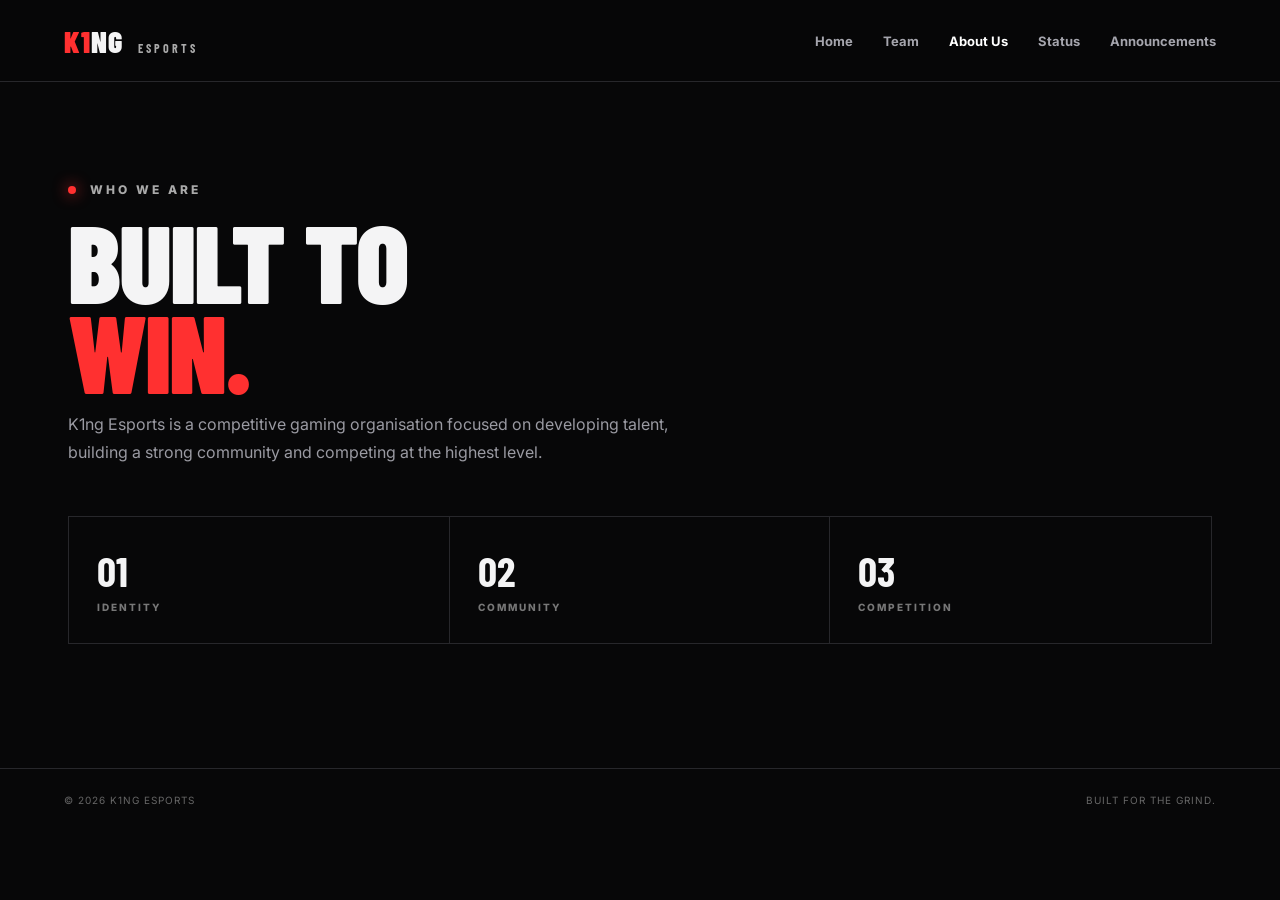
==== about.html @ 70069661 "Add K1ng Esports about page" ====
<!doctype html><html lang="en"><head><meta charset="UTF-8"><meta name="viewport" content="width=device-width,initial-scale=1"><title>About Us — K1ng Esports</title><link rel="stylesheet" href="style.css"></head><body><header><a class="logo" href="index.html"><span>K1</span>NG <b>ESPORTS</b></a><nav><a href="index.html">Home</a><a href="team.html">Team</a><a class="active" href="about.html">About Us</a><a href="status.html">Status</a><a href="announcements.html">Announcements</a></nav><button class="menu">☰</button></header><main><section class="page reveal"><div class="eyebrow"><i></i> WHO WE ARE</div><h1>BUILT TO<br><span>WIN.</span></h1><p>K1ng Esports is a competitive gaming organisation focused on developing talent, building a strong community and competing at the highest level.</p><div class="stats" style="margin-top:50px"><div><strong>01</strong><span>IDENTITY</span></div><div><strong>02</strong><span>COMMUNITY</span></div><div><strong>03</strong><span>COMPETITION</span></div></div></section></main><footer><span>© 2026 K1NG ESPORTS</span><span>BUILT FOR THE GRIND.</span></footer><script src="script.js"></script></body></html>
---- style.css ----
@import url('https://fonts.googleapis.com/css2?family=Barlow+Condensed:wght@500;600;700;800;900&family=Inter:wght@400;500;600;700&display=swap');
:root{--bg:#070708;--panel:#101012;--line:#27272b;--text:#f4f4f5;--muted:#9a9aa2;--accent:#ff3030}*{box-sizing:border-box}html{scroll-behavior:smooth}body{margin:0;background:var(--bg);color:var(--text);font-family:Inter,Arial,sans-serif;min-height:100vh}a{color:inherit;text-decoration:none}.bg{position:fixed;inset:0;z-index:-1;background:radial-gradient(circle at 75% 20%,rgba(255,48,48,.13),transparent 28%),radial-gradient(circle at 15% 80%,rgba(255,48,48,.06),transparent 25%);pointer-events:none}header{height:82px;border-bottom:1px solid var(--line);display:flex;align-items:center;justify-content:space-between;padding:0 clamp(22px,5vw,76px);position:sticky;top:0;background:rgba(7,7,8,.82);backdrop-filter:blur(18px);z-index:10}.logo{font-family:'Barlow Condensed';font-size:30px;font-weight:900;letter-spacing:1px}.logo span{color:var(--accent)}.logo b{font-size:12px;letter-spacing:3px;margin-left:8px;color:#aaa}nav{display:flex;gap:30px}nav a{font-size:13px;font-weight:700;color:#a5a5ad;transition:.25s}nav a:hover,nav a.active{color:#fff}.menu{display:none;background:none;border:0;color:#fff;font-size:24px}main{max-width:1200px;margin:auto;padding:0 28px}.hero{min-height:600px;display:flex;flex-direction:column;justify-content:center;max-width:850px}.eyebrow{font-size:12px;font-weight:800;letter-spacing:3px;color:#aaa;margin-bottom:18px}.eyebrow i{display:inline-block;width:8px;height:8px;border-radius:50%;background:var(--accent);box-shadow:0 0 15px var(--accent);margin-right:8px}h1{font-family:'Barlow Condensed';font-size:clamp(70px,11vw,150px);line-height:.82;margin:0;font-weight:900;letter-spacing:-2px}h1 span{color:var(--accent)}.hero p{max-width:560px;color:var(--muted);line-height:1.7;font-size:16px;margin:28px 0}.actions{display:flex;gap:12px;flex-wrap:wrap}.btn{border:1px solid #34343a;padding:15px 22px;font-size:12px;font-weight:800;letter-spacing:1px;transition:.25s}.btn:hover{transform:translateY(-3px);border-color:#666}.btn.primary{background:var(--accent);border-color:var(--accent);color:#fff;box-shadow:0 10px 30px rgba(255,48,48,.2)}.stats{display:grid;grid-template-columns:repeat(3,1fr);border:1px solid var(--line);margin:0 0 24px}.stats div{padding:28px;border-right:1px solid var(--line)}.stats div:last-child{border:0}.stats strong{display:block;font-family:'Barlow Condensed';font-size:42px}.stats span{color:#777;font-size:10px;font-weight:800;letter-spacing:2px}.grid{display:grid;grid-template-columns:repeat(3,1fr);gap:14px;margin-bottom:80px}.card{background:linear-gradient(145deg,#111113,#0c0c0e);border:1px solid var(--line);padding:30px;min-height:220px;position:relative;overflow:hidden;transition:.3s}.card:after{content:'';position:absolute;width:100px;height:100px;border-radius:50%;right:-40px;bottom:-40px;background:var(--accent);opacity:.08;transition:.3s}.card:hover{transform:translateY(-7px);border-color:#444}.card:hover:after{transform:scale(2)}.card small{color:var(--accent);font-weight:800}.card h2{font-family:'Barlow Condensed';font-size:34px;margin:25px 0 8px}.card p{color:var(--muted);font-size:13px;line-height:1.6}.card b{position:absolute;bottom:25px;font-size:10px;letter-spacing:1px}footer{border-top:1px solid var(--line);padding:25px clamp(22px,5vw,76px);display:flex;justify-content:space-between;color:#666;font-size:10px;letter-spacing:1px}.page{padding:100px 0}.page h1{font-size:clamp(60px,9vw,110px);margin-bottom:15px}.page>p{color:var(--muted);max-width:650px;line-height:1.7}.list{display:grid;gap:14px;margin-top:45px}.item{border:1px solid var(--line);background:#0d0d0f;padding:25px;display:flex;justify-content:space-between;align-items:center;gap:20px}.item h3{margin:0 0 6px;font-family:'Barlow Condensed';font-size:27px}.item p{margin:0;color:var(--muted);font-size:13px}.tag{font-size:10px;font-weight:800;letter-spacing:1px;padding:8px 11px;border:1px solid #333}.online{color:#72e59a}.reveal{animation:up .7s both}@keyframes up{from{opacity:0;transform:translateY(18px)}to{opacity:1;transform:none}}@media(max-width:760px){nav{display:none}.menu{display:block}.hero{min-height:540px}.stats,.grid{grid-template-columns:1fr}.stats div{border-right:0;border-bottom:1px solid var(--line)}footer{gap:10px;flex-direction:column}.item{align-items:flex-start;flex-direction:column}h1{font-size:72px}}
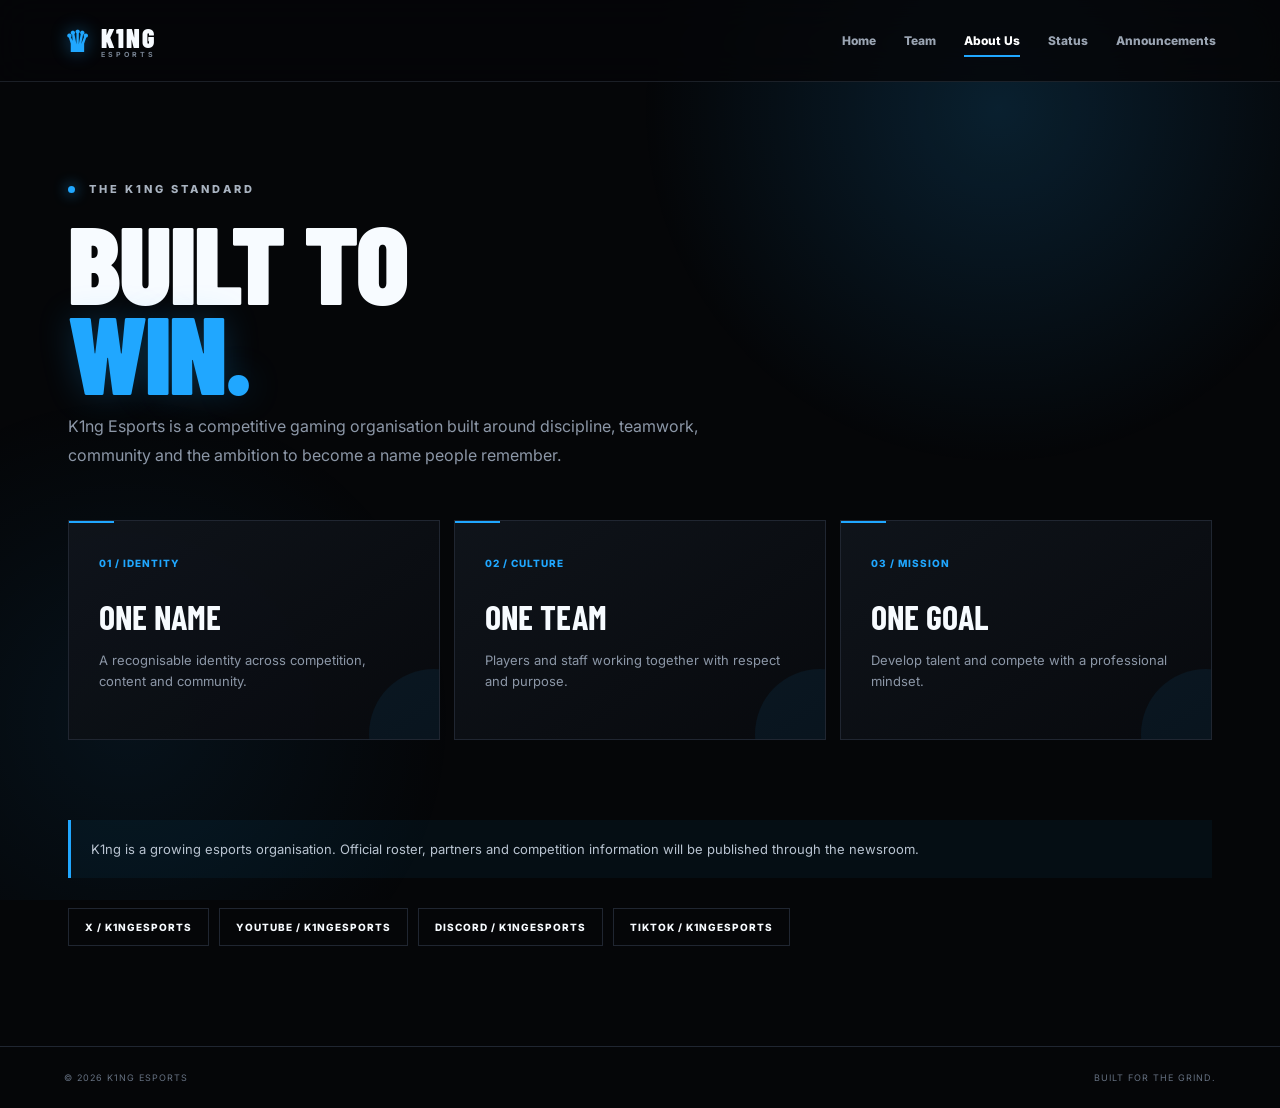
==== commit 14dc5a3a: "Upgrade K1ng Esports about page" ====
--- a/about.html
+++ b/about.html
@@ -1 +1 @@
-<!doctype html><html lang="en"><head><meta charset="UTF-8"><meta name="viewport" content="width=device-width,initial-scale=1"><title>About Us — K1ng Esports</title><link rel="stylesheet" href="style.css"></head><body><header><a class="logo" href="index.html"><span>K1</span>NG <b>ESPORTS</b></a><nav><a href="index.html">Home</a><a href="team.html">Team</a><a class="active" href="about.html">About Us</a><a href="status.html">Status</a><a href="announcements.html">Announcements</a></nav><button class="menu">☰</button></header><main><section class="page reveal"><div class="eyebrow"><i></i> WHO WE ARE</div><h1>BUILT TO<br><span>WIN.</span></h1><p>K1ng Esports is a competitive gaming organisation focused on developing talent, building a strong community and competing at the highest level.</p><div class="stats" style="margin-top:50px"><div><strong>01</strong><span>IDENTITY</span></div><div><strong>02</strong><span>COMMUNITY</span></div><div><strong>03</strong><span>COMPETITION</span></div></div></section></main><footer><span>© 2026 K1NG ESPORTS</span><span>BUILT FOR THE GRIND.</span></footer><script src="script.js"></script></body></html>+<!doctype html><html lang="en"><head><meta charset="UTF-8"><meta name="viewport" content="width=device-width,initial-scale=1"><title>About Us — K1ng Esports</title><link rel="stylesheet" href="style.css"></head><body><header><a class="logo" href="index.html"><span class="logo-mark">♛</span><span>K1NG <b>ESPORTS</b></span></a><nav><a href="index.html">Home</a><a href="team.html">Team</a><a class="active" href="about.html">About Us</a><a href="status.html">Status</a><a href="announcements.html">Announcements</a></nav><button class="menu">☰</button></header><main><section class="page reveal"><div class="eyebrow"><i></i> THE K1NG STANDARD</div><h1>BUILT TO<br><span>WIN.</span></h1><p>K1ng Esports is a competitive gaming organisation built around discipline, teamwork, community and the ambition to become a name people remember.</p><div class="grid" style="margin-top:50px"><div class="card"><small>01 / IDENTITY</small><h2>ONE NAME</h2><p>A recognisable identity across competition, content and community.</p></div><div class="card"><small>02 / CULTURE</small><h2>ONE TEAM</h2><p>Players and staff working together with respect and purpose.</p></div><div class="card"><small>03 / MISSION</small><h2>ONE GOAL</h2><p>Develop talent and compete with a professional mindset.</p></div></div><div class="notice">K1ng is a growing esports organisation. Official roster, partners and competition information will be published through the newsroom.</div><div class="socials"><span class="social">X / K1NGESPORTS</span><span class="social">YOUTUBE / K1NGESPORTS</span><span class="social">DISCORD / K1NGESPORTS</span><span class="social">TIKTOK / K1NGESPORTS</span></div></section></main><footer><span>© 2026 K1NG ESPORTS</span><span>BUILT FOR THE GRIND.</span></footer><script src="script.js"></script></body></html>
--- a/style.css
+++ b/style.css
@@ -1,2 +1 @@
-@import url('https://fonts.googleapis.com/css2?family=Barlow+Condensed:wght@500;600;700;800;900&family=Inter:wght@400;500;600;700&display=swap');
-:root{--bg:#070708;--panel:#101012;--line:#27272b;--text:#f4f4f5;--muted:#9a9aa2;--accent:#ff3030}*{box-sizing:border-box}html{scroll-behavior:smooth}body{margin:0;background:var(--bg);color:var(--text);font-family:Inter,Arial,sans-serif;min-height:100vh}a{color:inherit;text-decoration:none}.bg{position:fixed;inset:0;z-index:-1;background:radial-gradient(circle at 75% 20%,rgba(255,48,48,.13),transparent 28%),radial-gradient(circle at 15% 80%,rgba(255,48,48,.06),transparent 25%);pointer-events:none}header{height:82px;border-bottom:1px solid var(--line);display:flex;align-items:center;justify-content:space-between;padding:0 clamp(22px,5vw,76px);position:sticky;top:0;background:rgba(7,7,8,.82);backdrop-filter:blur(18px);z-index:10}.logo{font-family:'Barlow Condensed';font-size:30px;font-weight:900;letter-spacing:1px}.logo span{color:var(--accent)}.logo b{font-size:12px;letter-spacing:3px;margin-left:8px;color:#aaa}nav{display:flex;gap:30px}nav a{font-size:13px;font-weight:700;color:#a5a5ad;transition:.25s}nav a:hover,nav a.active{color:#fff}.menu{display:none;background:none;border:0;color:#fff;font-size:24px}main{max-width:1200px;margin:auto;padding:0 28px}.hero{min-height:600px;display:flex;flex-direction:column;justify-content:center;max-width:850px}.eyebrow{font-size:12px;font-weight:800;letter-spacing:3px;color:#aaa;margin-bottom:18px}.eyebrow i{display:inline-block;width:8px;height:8px;border-radius:50%;background:var(--accent);box-shadow:0 0 15px var(--accent);margin-right:8px}h1{font-family:'Barlow Condensed';font-size:clamp(70px,11vw,150px);line-height:.82;margin:0;font-weight:900;letter-spacing:-2px}h1 span{color:var(--accent)}.hero p{max-width:560px;color:var(--muted);line-height:1.7;font-size:16px;margin:28px 0}.actions{display:flex;gap:12px;flex-wrap:wrap}.btn{border:1px solid #34343a;padding:15px 22px;font-size:12px;font-weight:800;letter-spacing:1px;transition:.25s}.btn:hover{transform:translateY(-3px);border-color:#666}.btn.primary{background:var(--accent);border-color:var(--accent);color:#fff;box-shadow:0 10px 30px rgba(255,48,48,.2)}.stats{display:grid;grid-template-columns:repeat(3,1fr);border:1px solid var(--line);margin:0 0 24px}.stats div{padding:28px;border-right:1px solid var(--line)}.stats div:last-child{border:0}.stats strong{display:block;font-family:'Barlow Condensed';font-size:42px}.stats span{color:#777;font-size:10px;font-weight:800;letter-spacing:2px}.grid{display:grid;grid-template-columns:repeat(3,1fr);gap:14px;margin-bottom:80px}.card{background:linear-gradient(145deg,#111113,#0c0c0e);border:1px solid var(--line);padding:30px;min-height:220px;position:relative;overflow:hidden;transition:.3s}.card:after{content:'';position:absolute;width:100px;height:100px;border-radius:50%;right:-40px;bottom:-40px;background:var(--accent);opacity:.08;transition:.3s}.card:hover{transform:translateY(-7px);border-color:#444}.card:hover:after{transform:scale(2)}.card small{color:var(--accent);font-weight:800}.card h2{font-family:'Barlow Condensed';font-size:34px;margin:25px 0 8px}.card p{color:var(--muted);font-size:13px;line-height:1.6}.card b{position:absolute;bottom:25px;font-size:10px;letter-spacing:1px}footer{border-top:1px solid var(--line);padding:25px clamp(22px,5vw,76px);display:flex;justify-content:space-between;color:#666;font-size:10px;letter-spacing:1px}.page{padding:100px 0}.page h1{font-size:clamp(60px,9vw,110px);margin-bottom:15px}.page>p{color:var(--muted);max-width:650px;line-height:1.7}.list{display:grid;gap:14px;margin-top:45px}.item{border:1px solid var(--line);background:#0d0d0f;padding:25px;display:flex;justify-content:space-between;align-items:center;gap:20px}.item h3{margin:0 0 6px;font-family:'Barlow Condensed';font-size:27px}.item p{margin:0;color:var(--muted);font-size:13px}.tag{font-size:10px;font-weight:800;letter-spacing:1px;padding:8px 11px;border:1px solid #333}.online{color:#72e59a}.reveal{animation:up .7s both}@keyframes up{from{opacity:0;transform:translateY(18px)}to{opacity:1;transform:none}}@media(max-width:760px){nav{display:none}.menu{display:block}.hero{min-height:540px}.stats,.grid{grid-template-columns:1fr}.stats div{border-right:0;border-bottom:1px solid var(--line)}footer{gap:10px;flex-direction:column}.item{align-items:flex-start;flex-direction:column}h1{font-size:72px}}
+@import url('https://fonts.googleapis.com/css2?family=Barlow+Condensed:wght@500;600;700;800;900&family=Inter:wght@400;500;600;700;800&display=swap');:root{--bg:#050608;--panel:#0c0f14;--line:#202631;--text:#f7fbff;--muted:#8c97a7;--accent:#20a7ff;--good:#55e6a5}*{box-sizing:border-box}html{scroll-behavior:smooth}body{margin:0;background:var(--bg);color:var(--text);font-family:Inter,Arial,sans-serif;min-height:100vh}body:before{content:'';position:fixed;inset:0;z-index:-3;background:radial-gradient(circle at 78% 12%,rgba(32,167,255,.16),transparent 28%),radial-gradient(circle at 10% 80%,rgba(32,167,255,.08),transparent 24%);pointer-events:none}.bg{position:fixed;inset:0;z-index:-2;background:linear-gradient(180deg,rgba(5,6,8,.1),#050608 76%);pointer-events:none}a{color:inherit;text-decoration:none}header{height:82px;border-bottom:1px solid rgba(70,82,98,.35);display:flex;align-items:center;justify-content:space-between;padding:0 clamp(20px,5vw,76px);position:sticky;top:0;background:rgba(5,6,8,.82);backdrop-filter:blur(18px);z-index:20}.logo{display:flex;align-items:center;gap:9px;font-family:'Barlow Condensed';font-size:26px;font-weight:900;letter-spacing:2px}.logo-mark{font-size:29px;color:var(--accent);text-shadow:0 0 18px rgba(32,167,255,.45)}.logo b{display:block;color:#788493;font-family:Inter;font-size:7px;letter-spacing:3px;margin-top:-3px}nav{display:flex;gap:28px}nav a{font-size:12px;font-weight:800;color:#9ba5b3;transition:.25s;position:relative}nav a:after{content:'';position:absolute;left:0;right:100%;bottom:-9px;height:2px;background:var(--accent);transition:.25s}nav a:hover,nav a.active{color:#fff}nav a:hover:after,nav a.active:after{right:0}.menu{display:none;background:none;border:0;color:#fff;font-size:24px}main{max-width:1200px;margin:auto;padding:0 28px}.hero{min-height:620px;display:flex;flex-direction:column;justify-content:center;max-width:850px;position:relative}.hero:before{content:'';position:absolute;left:-28px;top:24%;width:3px;height:180px;background:linear-gradient(var(--accent),transparent);box-shadow:0 0 24px rgba(32,167,255,.5)}.eyebrow{font-size:11px;font-weight:800;letter-spacing:3px;color:#a9b3c0;margin-bottom:20px}.eyebrow i{display:inline-block;width:7px;height:7px;border-radius:50%;background:var(--accent);box-shadow:0 0 14px var(--accent);margin-right:9px}.hero h1,h1{font-family:'Barlow Condensed';font-size:clamp(76px,11vw,154px);line-height:.82;margin:0;font-weight:900;letter-spacing:-2px}.hero h1 span,h1 span{color:var(--accent);text-shadow:0 0 35px rgba(32,167,255,.22)}.hero p{max-width:600px;color:var(--muted);line-height:1.8;font-size:15px;margin:28px 0}.actions{display:flex;gap:12px;flex-wrap:wrap}.btn{border:1px solid #2b3542;padding:15px 22px;font-size:11px;font-weight:800;letter-spacing:1px;transition:.25s;background:rgba(12,15,20,.65)}.btn:hover{transform:translateY(-3px);border-color:#5b6878}.btn.primary{background:var(--accent);border-color:var(--accent);color:#03101a;box-shadow:0 10px 30px rgba(32,167,255,.2)}.stats{display:grid;grid-template-columns:repeat(3,1fr);border:1px solid var(--line);margin:0 0 24px;background:rgba(10,13,18,.72);backdrop-filter:blur(10px)}.stats div{padding:28px;border-right:1px solid var(--line)}.stats div:last-child{border:0}.stats strong{display:block;font-family:'Barlow Condensed';font-size:42px}.stats span{color:#6f7b8b;font-size:9px;font-weight:800;letter-spacing:2px}.grid{display:grid;grid-template-columns:repeat(3,1fr);gap:14px;margin-bottom:80px}.card{background:linear-gradient(145deg,rgba(16,21,28,.94),rgba(8,10,14,.94));border:1px solid var(--line);padding:30px;min-height:220px;position:relative;overflow:hidden;transition:.3s;backdrop-filter:blur(7px)}.card:before{content:'';position:absolute;left:0;top:0;width:45px;height:2px;background:var(--accent)}.card:after{content:'';position:absolute;width:130px;height:130px;border-radius:50%;right:-60px;bottom:-60px;background:var(--accent);opacity:.07;transition:.4s}.card:hover{transform:translateY(-7px);border-color:#3b4654;box-shadow:0 18px 50px rgba(0,0,0,.28)}.card:hover:after{transform:scale(2.1)}.card small{color:var(--accent);font-weight:800;font-size:10px;letter-spacing:1px}.card h2{font-family:'Barlow Condensed';font-size:34px;margin:25px 0 8px}.card p{color:var(--muted);font-size:13px;line-height:1.6}.card b{position:absolute;bottom:25px;font-size:10px;letter-spacing:1px}.page{padding:100px 0}.page h1{font-size:clamp(60px,9vw,110px);margin-bottom:15px}.page>p{color:var(--muted);max-width:700px;line-height:1.8}.list{display:grid;gap:14px;margin-top:45px}.item{border:1px solid var(--line);background:rgba(13,17,23,.9);padding:25px;display:flex;justify-content:space-between;align-items:center;gap:20px;transition:.25s}.item:hover{border-color:#394655;transform:translateX(4px)}.item h3{margin:0 0 6px;font-family:'Barlow Condensed';font-size:27px}.item p{margin:0;color:var(--muted);font-size:13px}.tag{font-size:9px;font-weight:800;letter-spacing:1px;padding:8px 11px;border:1px solid #333}.online{color:var(--good);border-color:rgba(85,230,165,.3)}.live-dot{display:inline-block;width:7px;height:7px;border-radius:50%;background:var(--good);box-shadow:0 0 12px var(--good);margin-right:7px}.match{display:grid;grid-template-columns:1fr auto 1fr;align-items:center;gap:25px}.match .team{text-align:center}.match .team strong{font-family:'Barlow Condensed';font-size:30px}.vs{font-family:'Barlow Condensed';font-size:16px;color:#657182}.muted{color:var(--muted)}.section-title{font-family:'Barlow Condensed';font-size:48px;margin:0 0 16px}.socials{display:flex;gap:10px;flex-wrap:wrap;margin-top:30px}.social{border:1px solid var(--line);padding:12px 16px;font-size:10px;font-weight:800;letter-spacing:1px;transition:.2s}.social:hover{border-color:var(--accent);color:var(--accent)}.notice{border-left:3px solid var(--accent);padding:18px 20px;background:rgba(32,167,255,.05);color:#b9c4d1;font-size:13px;line-height:1.7}.clock{font-family:'Barlow Condensed';font-size:48px;color:var(--accent)}footer{border-top:1px solid var(--line);padding:25px clamp(22px,5vw,76px);display:flex;justify-content:space-between;color:#657080;font-size:9px;letter-spacing:1px;background:#050608}.reveal{animation:up .7s both}@keyframes up{from{opacity:0;transform:translateY(18px)}to{opacity:1;transform:none}}@media(max-width:760px){nav{display:none;position:absolute;top:82px;left:0;right:0;padding:20px 25px;background:rgba(5,6,8,.97);border-bottom:1px solid var(--line);flex-direction:column;gap:20px}nav.open{display:flex}.menu{display:block}.hero{min-height:560px}.stats,.grid{grid-template-columns:1fr}.stats div{border-right:0;border-bottom:1px solid var(--line)}.stats div:last-child{border-bottom:0}footer{gap:10px;flex-direction:column}.item,.match{align-items:flex-start;flex-direction:column}.match{display:flex}.match .team{text-align:left}h1,.hero h1{font-size:72px}.logo{font-size:21px}}
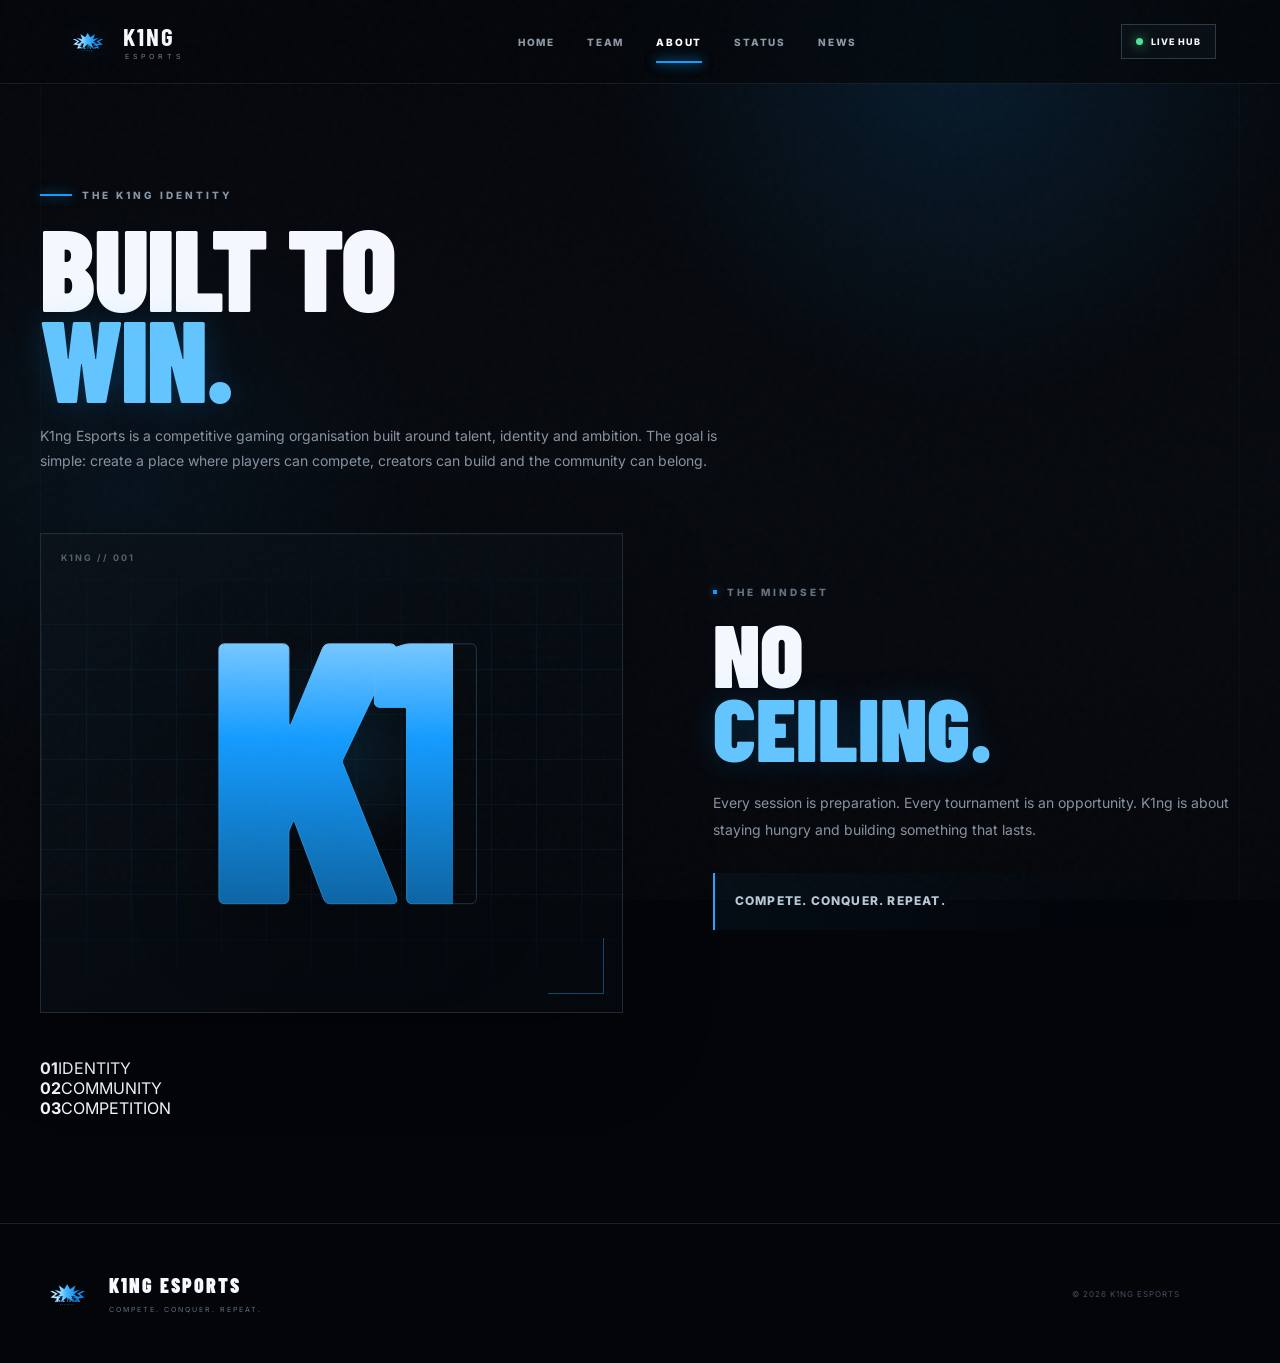
==== commit eb4fde5a: "Apply premium visual layer to about page" ====
--- a/about.html
+++ b/about.html
@@ -1 +1 @@
-<!doctype html><html lang="en"><head><meta charset="UTF-8"><meta name="viewport" content="width=device-width,initial-scale=1"><title>About Us — K1ng Esports</title><link rel="stylesheet" href="style.css"></head><body><header><a class="logo" href="index.html"><span class="logo-mark">♛</span><span>K1NG <b>ESPORTS</b></span></a><nav><a href="index.html">Home</a><a href="team.html">Team</a><a class="active" href="about.html">About Us</a><a href="status.html">Status</a><a href="announcements.html">Announcements</a></nav><button class="menu">☰</button></header><main><section class="page reveal"><div class="eyebrow"><i></i> THE K1NG STANDARD</div><h1>BUILT TO<br><span>WIN.</span></h1><p>K1ng Esports is a competitive gaming organisation built around discipline, teamwork, community and the ambition to become a name people remember.</p><div class="grid" style="margin-top:50px"><div class="card"><small>01 / IDENTITY</small><h2>ONE NAME</h2><p>A recognisable identity across competition, content and community.</p></div><div class="card"><small>02 / CULTURE</small><h2>ONE TEAM</h2><p>Players and staff working together with respect and purpose.</p></div><div class="card"><small>03 / MISSION</small><h2>ONE GOAL</h2><p>Develop talent and compete with a professional mindset.</p></div></div><div class="notice">K1ng is a growing esports organisation. Official roster, partners and competition information will be published through the newsroom.</div><div class="socials"><span class="social">X / K1NGESPORTS</span><span class="social">YOUTUBE / K1NGESPORTS</span><span class="social">DISCORD / K1NGESPORTS</span><span class="social">TIKTOK / K1NGESPORTS</span></div></section></main><footer><span>© 2026 K1NG ESPORTS</span><span>BUILT FOR THE GRIND.</span></footer><script src="script.js"></script></body></html>+<!doctype html><html lang="en"><head><meta charset="UTF-8"><meta name="viewport" content="width=device-width,initial-scale=1"><title>About Us — K1ng Esports</title><link rel="stylesheet" href="style.css"><link rel="stylesheet" href="pro.css"></head><body><div class="cursor-glow"></div><div class="noise"></div><div class="page-lines"></div><header class="site-header"><a class="brand" href="index.html"><img src="assets/k1ng-logo.svg" alt="K1ng Esports logo"><span><strong>K1NG</strong><small>ESPORTS</small></span></a><nav class="main-nav"><a href="index.html">HOME</a><a href="team.html">TEAM</a><a class="active" href="about.html">ABOUT</a><a href="status.html">STATUS</a><a href="announcements.html">NEWS</a></nav><a class="header-cta" href="announcements.html"><span class="pulse"></span> LIVE HUB</a><button class="menu" aria-label="Open navigation" aria-expanded="false"><span></span><span></span><span></span></button></header><main><section class="page reveal"><div class="eyebrow"><span class="eyebrow-line"></span> THE K1NG IDENTITY</div><h1>BUILT TO<br><em>WIN.</em></h1><p>K1ng Esports is a competitive gaming organisation built around talent, identity and ambition. The goal is simple: create a place where players can compete, creators can build and the community can belong.</p><div class="identity" style="margin-top:60px"><div class="identity-art"><div class="grid-fade"></div><div class="big-k">K1</div></div><div class="identity-copy"><span class="kicker">THE MINDSET</span><h2>NO<br><em>CEILING.</em></h2><p>Every session is preparation. Every tournament is an opportunity. K1ng is about staying hungry and building something that lasts.</p><div class="quote">COMPETE. CONQUER. REPEAT.</div></div></div><div class="stats" style="margin-top:45px"><div><strong>01</strong><span>IDENTITY</span></div><div><strong>02</strong><span>COMMUNITY</span></div><div><strong>03</strong><span>COMPETITION</span></div></div></section></main><footer class="site-footer"><div class="footer-brand"><img src="assets/k1ng-logo.svg" alt="K1ng Esports"><span><strong>K1NG ESPORTS</strong><small>COMPETE. CONQUER. REPEAT.</small></span></div><div class="footer-copy">© 2026 K1NG ESPORTS</div></footer><script src="script.js"></script></body></html>
--- a/style.css
+++ b/style.css
@@ -1 +1,9 @@
-@import url('https://fonts.googleapis.com/css2?family=Barlow+Condensed:wght@500;600;700;800;900&family=Inter:wght@400;500;600;700;800&display=swap');:root{--bg:#050608;--panel:#0c0f14;--line:#202631;--text:#f7fbff;--muted:#8c97a7;--accent:#20a7ff;--good:#55e6a5}*{box-sizing:border-box}html{scroll-behavior:smooth}body{margin:0;background:var(--bg);color:var(--text);font-family:Inter,Arial,sans-serif;min-height:100vh}body:before{content:'';position:fixed;inset:0;z-index:-3;background:radial-gradient(circle at 78% 12%,rgba(32,167,255,.16),transparent 28%),radial-gradient(circle at 10% 80%,rgba(32,167,255,.08),transparent 24%);pointer-events:none}.bg{position:fixed;inset:0;z-index:-2;background:linear-gradient(180deg,rgba(5,6,8,.1),#050608 76%);pointer-events:none}a{color:inherit;text-decoration:none}header{height:82px;border-bottom:1px solid rgba(70,82,98,.35);display:flex;align-items:center;justify-content:space-between;padding:0 clamp(20px,5vw,76px);position:sticky;top:0;background:rgba(5,6,8,.82);backdrop-filter:blur(18px);z-index:20}.logo{display:flex;align-items:center;gap:9px;font-family:'Barlow Condensed';font-size:26px;font-weight:900;letter-spacing:2px}.logo-mark{font-size:29px;color:var(--accent);text-shadow:0 0 18px rgba(32,167,255,.45)}.logo b{display:block;color:#788493;font-family:Inter;font-size:7px;letter-spacing:3px;margin-top:-3px}nav{display:flex;gap:28px}nav a{font-size:12px;font-weight:800;color:#9ba5b3;transition:.25s;position:relative}nav a:after{content:'';position:absolute;left:0;right:100%;bottom:-9px;height:2px;background:var(--accent);transition:.25s}nav a:hover,nav a.active{color:#fff}nav a:hover:after,nav a.active:after{right:0}.menu{display:none;background:none;border:0;color:#fff;font-size:24px}main{max-width:1200px;margin:auto;padding:0 28px}.hero{min-height:620px;display:flex;flex-direction:column;justify-content:center;max-width:850px;position:relative}.hero:before{content:'';position:absolute;left:-28px;top:24%;width:3px;height:180px;background:linear-gradient(var(--accent),transparent);box-shadow:0 0 24px rgba(32,167,255,.5)}.eyebrow{font-size:11px;font-weight:800;letter-spacing:3px;color:#a9b3c0;margin-bottom:20px}.eyebrow i{display:inline-block;width:7px;height:7px;border-radius:50%;background:var(--accent);box-shadow:0 0 14px var(--accent);margin-right:9px}.hero h1,h1{font-family:'Barlow Condensed';font-size:clamp(76px,11vw,154px);line-height:.82;margin:0;font-weight:900;letter-spacing:-2px}.hero h1 span,h1 span{color:var(--accent);text-shadow:0 0 35px rgba(32,167,255,.22)}.hero p{max-width:600px;color:var(--muted);line-height:1.8;font-size:15px;margin:28px 0}.actions{display:flex;gap:12px;flex-wrap:wrap}.btn{border:1px solid #2b3542;padding:15px 22px;font-size:11px;font-weight:800;letter-spacing:1px;transition:.25s;background:rgba(12,15,20,.65)}.btn:hover{transform:translateY(-3px);border-color:#5b6878}.btn.primary{background:var(--accent);border-color:var(--accent);color:#03101a;box-shadow:0 10px 30px rgba(32,167,255,.2)}.stats{display:grid;grid-template-columns:repeat(3,1fr);border:1px solid var(--line);margin:0 0 24px;background:rgba(10,13,18,.72);backdrop-filter:blur(10px)}.stats div{padding:28px;border-right:1px solid var(--line)}.stats div:last-child{border:0}.stats strong{display:block;font-family:'Barlow Condensed';font-size:42px}.stats span{color:#6f7b8b;font-size:9px;font-weight:800;letter-spacing:2px}.grid{display:grid;grid-template-columns:repeat(3,1fr);gap:14px;margin-bottom:80px}.card{background:linear-gradient(145deg,rgba(16,21,28,.94),rgba(8,10,14,.94));border:1px solid var(--line);padding:30px;min-height:220px;position:relative;overflow:hidden;transition:.3s;backdrop-filter:blur(7px)}.card:before{content:'';position:absolute;left:0;top:0;width:45px;height:2px;background:var(--accent)}.card:after{content:'';position:absolute;width:130px;height:130px;border-radius:50%;right:-60px;bottom:-60px;background:var(--accent);opacity:.07;transition:.4s}.card:hover{transform:translateY(-7px);border-color:#3b4654;box-shadow:0 18px 50px rgba(0,0,0,.28)}.card:hover:after{transform:scale(2.1)}.card small{color:var(--accent);font-weight:800;font-size:10px;letter-spacing:1px}.card h2{font-family:'Barlow Condensed';font-size:34px;margin:25px 0 8px}.card p{color:var(--muted);font-size:13px;line-height:1.6}.card b{position:absolute;bottom:25px;font-size:10px;letter-spacing:1px}.page{padding:100px 0}.page h1{font-size:clamp(60px,9vw,110px);margin-bottom:15px}.page>p{color:var(--muted);max-width:700px;line-height:1.8}.list{display:grid;gap:14px;margin-top:45px}.item{border:1px solid var(--line);background:rgba(13,17,23,.9);padding:25px;display:flex;justify-content:space-between;align-items:center;gap:20px;transition:.25s}.item:hover{border-color:#394655;transform:translateX(4px)}.item h3{margin:0 0 6px;font-family:'Barlow Condensed';font-size:27px}.item p{margin:0;color:var(--muted);font-size:13px}.tag{font-size:9px;font-weight:800;letter-spacing:1px;padding:8px 11px;border:1px solid #333}.online{color:var(--good);border-color:rgba(85,230,165,.3)}.live-dot{display:inline-block;width:7px;height:7px;border-radius:50%;background:var(--good);box-shadow:0 0 12px var(--good);margin-right:7px}.match{display:grid;grid-template-columns:1fr auto 1fr;align-items:center;gap:25px}.match .team{text-align:center}.match .team strong{font-family:'Barlow Condensed';font-size:30px}.vs{font-family:'Barlow Condensed';font-size:16px;color:#657182}.muted{color:var(--muted)}.section-title{font-family:'Barlow Condensed';font-size:48px;margin:0 0 16px}.socials{display:flex;gap:10px;flex-wrap:wrap;margin-top:30px}.social{border:1px solid var(--line);padding:12px 16px;font-size:10px;font-weight:800;letter-spacing:1px;transition:.2s}.social:hover{border-color:var(--accent);color:var(--accent)}.notice{border-left:3px solid var(--accent);padding:18px 20px;background:rgba(32,167,255,.05);color:#b9c4d1;font-size:13px;line-height:1.7}.clock{font-family:'Barlow Condensed';font-size:48px;color:var(--accent)}footer{border-top:1px solid var(--line);padding:25px clamp(22px,5vw,76px);display:flex;justify-content:space-between;color:#657080;font-size:9px;letter-spacing:1px;background:#050608}.reveal{animation:up .7s both}@keyframes up{from{opacity:0;transform:translateY(18px)}to{opacity:1;transform:none}}@media(max-width:760px){nav{display:none;position:absolute;top:82px;left:0;right:0;padding:20px 25px;background:rgba(5,6,8,.97);border-bottom:1px solid var(--line);flex-direction:column;gap:20px}nav.open{display:flex}.menu{display:block}.hero{min-height:560px}.stats,.grid{grid-template-columns:1fr}.stats div{border-right:0;border-bottom:1px solid var(--line)}.stats div:last-child{border-bottom:0}footer{gap:10px;flex-direction:column}.item,.match{align-items:flex-start;flex-direction:column}.match{display:flex}.match .team{text-align:left}h1,.hero h1{font-size:72px}.logo{font-size:21px}}
+@import url('https://fonts.googleapis.com/css2?family=Barlow+Condensed:wght@500;600;700;800;900&family=Inter:wght@400;500;600;700;800&display=swap');
+:root{--bg:#05070b;--bg2:#080c12;--panel:#0b1017;--panel2:#101720;--line:#202a35;--line2:#2c3947;--text:#f5f9ff;--muted:#8793a2;--muted2:#5f6b79;--blue:#159cff;--blue2:#63c5ff;--cyan:#9de0ff;--green:#50e49a;--shadow:0 25px 80px rgba(0,0,0,.38);--ease:cubic-bezier(.2,.8,.2,1)}
+*{box-sizing:border-box}html{scroll-behavior:smooth}body{margin:0;background:var(--bg);color:var(--text);font-family:Inter,Arial,sans-serif;min-height:100vh;overflow-x:hidden}body:before{content:"";position:fixed;inset:0;z-index:-10;background:radial-gradient(circle at 75% 5%,rgba(21,156,255,.14),transparent 28%),radial-gradient(circle at 10% 55%,rgba(21,156,255,.06),transparent 24%),linear-gradient(180deg,#05070b 0%,#070a0f 55%,#05070b 100%)}body:after{content:"";position:fixed;inset:0;z-index:-9;opacity:.22;background-image:linear-gradient(rgba(255,255,255,.025) 1px,transparent 1px),linear-gradient(90deg,rgba(255,255,255,.025) 1px,transparent 1px);background-size:64px 64px;mask-image:linear-gradient(to bottom,black,transparent 80%);pointer-events:none}.noise{position:fixed;inset:0;z-index:30;pointer-events:none;opacity:.025;background-image:url("data:image/svg+xml,%3Csvg viewBox='0 0 180 180' xmlns='http://www.w3.org/2000/svg'%3E%3Cfilter id='n'%3E%3CfeTurbulence type='fractalNoise' baseFrequency='.85' numOctaves='4' stitchTiles='stitch'/%3E%3C/filter%3E%3Crect width='100%25' height='100%25' filter='url(%23n)' opacity='.8'/%3E%3C/svg%3E")}.page-lines{position:fixed;inset:0;z-index:-2;pointer-events:none;background:linear-gradient(90deg,transparent 0,transparent calc(50% - 600px),rgba(255,255,255,.025) calc(50% - 600px),rgba(255,255,255,.025) calc(50% - 599px),transparent calc(50% - 599px),transparent calc(50% + 599px),rgba(255,255,255,.025) calc(50% + 599px),rgba(255,255,255,.025) calc(50% + 600px),transparent calc(50% + 600px))}a{color:inherit;text-decoration:none}button{font:inherit;color:inherit}.cursor-glow{position:fixed;z-index:1;width:360px;height:360px;left:0;top:0;border-radius:50%;pointer-events:none;background:radial-gradient(circle,rgba(21,156,255,.075),transparent 65%);transform:translate(-50%,-50%);mix-blend-mode:screen;opacity:0;transition:opacity .3s}.site-header,body>header{height:84px;padding:0 clamp(20px,5vw,76px);display:flex;align-items:center;justify-content:space-between;border-bottom:1px solid rgba(76,94,113,.25);background:rgba(5,7,11,.72);backdrop-filter:blur(22px);position:sticky;top:0;z-index:25}.brand,.logo{display:flex;align-items:center;gap:11px;min-width:190px}.brand img{width:48px;height:48px;object-fit:contain}.brand span{display:flex;flex-direction:column;line-height:1}.brand strong{font-family:'Barlow Condensed';font-size:25px;letter-spacing:2px}.brand small{font-size:7px;letter-spacing:4px;color:#718092;margin-top:4px;margin-left:2px}.main-nav,body>header nav{display:flex;align-items:center;gap:32px;height:100%}.main-nav a,body>header nav a{height:100%;display:flex;align-items:center;position:relative;font-size:10px;font-weight:800;letter-spacing:1.8px;color:#8d99a7;transition:.25s}.main-nav a:before,body>header nav a:after{content:"";position:absolute;left:0;right:100%;bottom:20px;height:2px;background:var(--blue);box-shadow:0 0 12px rgba(21,156,255,.7);transition:.35s var(--ease)}.main-nav a:hover,.main-nav a.active,body>header nav a:hover,body>header nav a.active{color:#fff}.main-nav a:hover:before,.main-nav a.active:before,body>header nav a:hover:after,body>header nav a.active:after{right:0}.header-cta{display:flex;align-items:center;gap:8px;border:1px solid var(--line2);padding:11px 14px;font-size:9px;font-weight:800;letter-spacing:1px;background:rgba(13,19,26,.65);transition:.25s}.header-cta:hover{border-color:var(--blue);transform:translateY(-2px)}.pulse,.status-dot,.live-dot{display:inline-block;width:7px;height:7px;border-radius:50%;background:var(--green);box-shadow:0 0 12px rgba(80,228,154,.85);animation:pulse 1.8s infinite}.menu{display:none;width:42px;height:42px;border:1px solid var(--line2);background:#0b1016;cursor:pointer;padding:10px}.menu span{display:block;height:2px;background:#fff;margin:5px 0;transition:.25s}.menu.open span:nth-child(1){transform:translateY(7px) rotate(45deg)}.menu.open span:nth-child(2){opacity:0}.menu.open span:nth-child(3){transform:translateY(-7px) rotate(-45deg)}main{width:min(1200px,calc(100% - 56px));margin:auto}.hero{min-height:760px;position:relative;display:flex;align-items:center;padding:95px 0 90px;overflow:hidden}.hero-backdrop{position:absolute;inset:0;pointer-events:none;background:radial-gradient(circle at 78% 45%,rgba(21,156,255,.12),transparent 27%),linear-gradient(120deg,transparent 35%,rgba(21,156,255,.035) 55%,transparent 75%)}.hero-backdrop:before{content:"";position:absolute;width:650px;height:650px;right:-110px;top:40px;border:1px solid rgba(99,197,255,.09);border-radius:50%;box-shadow:0 0 0 70px rgba(21,156,255,.018),0 0 0 140px rgba(21,156,255,.012)}.hero-copy{position:relative;z-index:3;width:67%}.eyebrow,.kicker{display:flex;align-items:center;gap:10px;color:#8795a5;font-size:10px;font-weight:800;letter-spacing:3px}.eyebrow-line{width:32px;height:2px;background:var(--blue);box-shadow:0 0 12px rgba(21,156,255,.7)}h1,h2,h3{font-family:'Barlow Condensed';margin:0;font-weight:900}h1{font-size:clamp(82px,11vw,158px);line-height:.79;letter-spacing:-2px;margin:25px 0}h1 em,h2 em{font-style:normal;color:var(--blue2);text-shadow:0 0 35px rgba(21,156,255,.2)}.hero-copy p{max-width:570px;color:var(--muted);font-size:15px;line-height:1.9;margin:0 0 30px}.hero-copy p strong{color:#dbe8f4}.hero-actions{display:flex;gap:12px;flex-wrap:wrap}.btn{display:inline-flex;align-items:center;gap:17px;min-height:50px;padding:0 19px;border:1px solid var(--line2);font-size:10px;font-weight:800;letter-spacing:1.2px;transition:.3s var(--ease);background:rgba(10,15,21,.75)}.btn span{font-size:17px;line-height:0}.btn:hover{transform:translateY(-4px);border-color:#536577;box-shadow:0 14px 35px rgba(0,0,0,.25)}.btn-primary{background:var(--blue);border-color:var(--blue);color:#03111b;box-shadow:0 10px 35px rgba(21,156,255,.2)}.btn-primary:hover{background:#38adff;border-color:#38adff;box-shadow:0 15px 45px rgba(21,156,255,.28)}.btn-ghost .status-dot{background:var(--green)}.hero-meta{display:flex;gap:30px;margin-top:55px;padding-top:18px;border-top:1px solid var(--line);max-width:570px}.hero-meta span{font-size:8px;color:#627080;font-weight:800;letter-spacing:1.4px}.hero-meta b{color:#dbe8f4;font-family:'Barlow Condensed';font-size:18px;margin-right:6px}.hero-emblem{position:absolute;right:-15px;top:105px;width:500px;height:500px;display:grid;place-items:center;z-index:1;animation:float 7s ease-in-out infinite}.hero-emblem img{width:290px;height:290px;filter:drop-shadow(0 0 28px rgba(21,156,255,.25))}.orbit{position:absolute;border-radius:50%;border:1px solid rgba(99,197,255,.12)}.orbit-a{width:450px;height:450px;border-left-color:rgba(21,156,255,.7);animation:spin 16s linear infinite}.orbit-b{width:355px;height:355px;border-right-color:rgba(21,156,255,.45);animation:spin-rev 11s linear infinite}.scroll-cue{position:absolute;left:0;bottom:30px;color:#4d5967;font-size:8px;letter-spacing:2px;display:flex;align-items:center;gap:10px}.scroll-cue span{width:25px;height:1px;background:#4d5967}.ticker{margin-left:calc((1200px - 100vw)/2);width:100vw;border-top:1px solid var(--line);border-bottom:1px solid var(--line);background:#080c11;overflow:hidden;white-space:nowrap}.ticker div{display:inline-flex;align-items:center;gap:30px;min-width:max-content;padding:17px 0;animation:marquee 26s linear infinite}.ticker span{font-family:'Barlow Condensed';font-size:14px;letter-spacing:2px;color:#7f8c9b}.ticker span:first-child{color:#eaf5ff}.ticker i{font-style:normal;color:var(--blue);font-size:7px}.section{padding:110px 0}.section-head{display:grid;grid-template-columns:1fr .7fr;align-items:end;gap:80px;margin-bottom:42px}.section-head.compact{grid-template-columns:1fr auto}.section-head h2,.identity h2{font-size:clamp(54px,7vw,92px);line-height:.82;margin-top:18px}.section-head>p{margin:0;color:var(--muted);font-size:13px;line-height:1.9;max-width:470px}.text-link{font-size:9px;font-weight:800;letter-spacing:1.5px;color:#94a3b2;transition:.25s}.text-link:hover{color:var(--blue2)}.feature-grid{display:grid;grid-template-columns:1.35fr .8fr .8fr;gap:14px}.feature{min-height:370px;position:relative;overflow:hidden;padding:30px;border:1px solid var(--line);background:linear-gradient(145deg,#0d141c,#080c12);transition:.4s var(--ease)}.feature:hover{transform:translateY(-7px);border-color:#405163;box-shadow:var(--shadow)}.feature:after{content:"";position:absolute;width:230px;height:230px;right:-110px;bottom:-120px;border-radius:50%;background:radial-gradient(circle,rgba(21,156,255,.16),transparent 68%);transition:.5s}.feature:hover:after{transform:scale(1.5)}.feature-large{min-height:430px}.feature-number{position:absolute;right:22px;top:22px;color:#2a3541;font:700 13px 'Barlow Condensed';letter-spacing:1px}.feature-icon{font-size:50px;color:var(--blue);opacity:.8;text-shadow:0 0 30px rgba(21,156,255,.3)}.feature-content{position:absolute;left:30px;right:30px;bottom:30px;z-index:2}.feature-content>span{font-size:8px;font-weight:800;letter-spacing:2px;color:var(--blue2)}.feature-content h3{font-size:46px;line-height:.9;margin:10px 0}.feature-content p{font-size:12px;line-height:1.7;color:var(--muted);max-width:390px;margin:0 0 23px}.feature-content b{font-size:9px;letter-spacing:1px}.feature-content b i{font-style:normal;color:var(--blue2);margin-left:8px}.mini-bars{position:absolute;right:27px;top:85px;display:flex;align-items:end;gap:5px;height:70px}.mini-bars i{width:4px;background:var(--blue);height:30%;opacity:.7;animation:bars 1.2s ease-in-out infinite alternate}.mini-bars i:nth-child(2){height:70%;animation-delay:.15s}.mini-bars i:nth-child(3){height:45%;animation-delay:.3s}.mini-bars i:nth-child(4){height:90%;animation-delay:.45s}.mini-bars i:nth-child(5){height:60%;animation-delay:.6s}.match-centre{padding-top:30px}.match-card{border:1px solid var(--line);background:linear-gradient(110deg,#0a1016,#0e151d);box-shadow:var(--shadow);position:relative;overflow:hidden}.match-card:before{content:"";position:absolute;inset:0;background:linear-gradient(90deg,transparent 0%,rgba(21,156,255,.035) 50%,transparent 100%);pointer-events:none}.match-top,.match-bottom{display:flex;align-items:center;justify-content:space-between;padding:19px 24px;border-bottom:1px solid var(--line);font-size:8px;font-weight:800;letter-spacing:1.4px}.match-bottom{border-top:1px solid var(--line);border-bottom:0;color:#687687}.match-bottom a{color:#a9b8c7;transition:.2s}.match-bottom a:hover{color:var(--blue2)}.match-label{display:flex;align-items:center;gap:8px;color:#a8b5c3}.match-event{color:#5e6a78}.match-main{min-height:250px;display:grid;grid-template-columns:1fr auto 1fr;align-items:center;padding:30px 55px}.side{text-align:right}.side.right{text-align:left}.side span{display:block;color:#667485;font-size:8px;font-weight:800;letter-spacing:2px;margin-bottom:8px}.side strong{font:900 62px 'Barlow Condensed';letter-spacing:1px}.match-time{text-align:center;display:flex;flex-direction:column;align-items:center;gap:5px}.match-time small{font-size:8px;letter-spacing:1.5px;color:#5f6b79}.match-time b{font:800 15px 'Barlow Condensed';letter-spacing:1px}.match-time em{font-style:normal;color:var(--blue);font:900 24px 'Barlow Condensed';margin-top:5px}.identity{display:grid;grid-template-columns:1.05fr .95fr;gap:70px;align-items:center}.identity-art{height:480px;border:1px solid var(--line);position:relative;overflow:hidden;background:radial-gradient(circle at 50% 50%,rgba(21,156,255,.11),transparent 42%),#080d13}.grid-fade{position:absolute;inset:0;background-image:linear-gradient(rgba(21,156,255,.08) 1px,transparent 1px),linear-gradient(90deg,rgba(21,156,255,.08) 1px,transparent 1px);background-size:45px 45px;mask-image:linear-gradient(to bottom,transparent,#000 25%,#000 70%,transparent)}.big-k{position:absolute;left:50%;top:50%;transform:translate(-50%,-54%);font:900 300px 'Barlow Condensed';letter-spacing:-30px;color:transparent;-webkit-text-stroke:1px rgba(99,197,255,.23);text-shadow:0 0 60px rgba(21,156,255,.08)}.slash{position:absolute;width:460px;height:2px;left:50%;top:50%;transform:translate(-50%,-50%) rotate(-34deg);background:linear-gradient(90deg,transparent,var(--blue),transparent);box-shadow:0 0 20px rgba(21,156,255,.6)}.identity-copy p{color:var(--muted);font-size:14px;line-height:1.9;max-width:510px;margin:27px 0}.quote{border-left:2px solid var(--blue);padding:13px 18px;color:#a8b6c5;font-size:9px;font-weight:800;letter-spacing:1.4px;background:rgba(21,156,255,.035);margin-bottom:28px}.social-section{padding-top:20px}.social-grid{display:grid;grid-template-columns:repeat(4,1fr);gap:12px}.social-card{min-height:145px;border:1px solid var(--line);background:#0a0f15;padding:23px;display:flex;flex-direction:column;justify-content:space-between;transition:.3s;position:relative}.social-card:hover{transform:translateY(-5px);border-color:#3e5061;background:#0d141c}.social-mark{font-size:23px;color:var(--blue2)}.social-card div{display:flex;flex-direction:column;gap:4px}.social-card small{font-size:7px;letter-spacing:1.8px;color:#5f6b79;font-weight:800}.social-card strong{font:800 22px 'Barlow Condensed'}.social-card>b{position:absolute;right:20px;bottom:20px;color:#596878}.join-banner{margin:10px 0 90px;padding:55px 60px;border:1px solid #294255;background:linear-gradient(105deg,rgba(21,156,255,.1),rgba(10,15,21,.7) 55%);display:flex;align-items:center;justify-content:space-between;gap:30px;position:relative;overflow:hidden}.join-banner:after{content:"K1";position:absolute;right:50px;top:-60px;font:900 220px 'Barlow Condensed';color:rgba(21,156,255,.025);pointer-events:none}.join-banner h2{font-size:62px;line-height:.82;margin-top:12px}.site-footer,body>footer{border-top:1px solid var(--line);padding:40px clamp(22px,5vw,76px);display:grid;grid-template-columns:1fr auto 1fr;align-items:center;gap:30px;background:#04060a}.footer-brand{display:flex;align-items:center;gap:10px}.footer-brand img{width:45px;height:45px}.footer-brand span{display:flex;flex-direction:column}.footer-brand strong{font:800 20px 'Barlow Condensed';letter-spacing:1px}.footer-brand small{font-size:7px;color:#586575;letter-spacing:1.5px;margin-top:3px}.footer-links{display:flex;gap:22px}.footer-links a{font-size:8px;color:#647180;letter-spacing:1.4px;font-weight:800}.footer-links a:hover{color:#fff}.footer-copy{text-align:right;color:#4e5a68;font-size:8px;letter-spacing:1px}.toast{position:fixed;right:20px;bottom:20px;z-index:50;padding:13px 16px;background:#101821;border:1px solid #2e4254;color:#cfe6f8;font-size:10px;opacity:0;transform:translateY(15px);pointer-events:none;transition:.3s}.toast.show{opacity:1;transform:none}.reveal{opacity:0;transform:translateY(25px);transition:opacity .8s var(--ease),transform .8s var(--ease)}.reveal.visible{opacity:1;transform:none}.kicker{color:#657382}.kicker:before{content:"";width:4px;height:4px;background:var(--blue);display:block;box-shadow:0 0 10px rgba(21,156,255,.7)}
+/* Legacy page compatibility: Team / About / Status / Announcements */
+body>header .logo{font-family:'Barlow Condensed';font-size:26px;font-weight:900;letter-spacing:2px}.logo-mark{font-size:29px;color:var(--blue);text-shadow:0 0 18px rgba(21,156,255,.45)}body>header .logo b{display:block;color:#788493;font-family:Inter;font-size:7px;letter-spacing:3px;margin-top:-3px}.bg{position:fixed;inset:0;z-index:-2;pointer-events:none}.page{padding:105px 0;min-height:720px}.page>p{color:var(--muted);max-width:700px;line-height:1.8;font-size:14px}.page h1{font-size:clamp(65px,9vw,115px);margin:20px 0}.grid{display:grid;grid-template-columns:repeat(3,1fr);gap:14px;margin-top:45px}.card{background:linear-gradient(145deg,#0d141c,#080c12);border:1px solid var(--line);padding:30px;min-height:230px;position:relative;overflow:hidden;transition:.3s}.card:before{content:"";position:absolute;left:0;top:0;width:48px;height:2px;background:var(--blue)}.card:hover{transform:translateY(-6px);border-color:#405163;box-shadow:var(--shadow)}.card small{font-size:9px;color:var(--blue2);font-weight:800;letter-spacing:1.5px}.card h2{font-size:36px;margin:24px 0 8px}.card p{color:var(--muted);font-size:12px;line-height:1.7}.card b{position:absolute;bottom:25px;font-size:9px;letter-spacing:1px}.list{display:grid;gap:14px;margin-top:42px}.item{border:1px solid var(--line);background:rgba(13,17,23,.9);padding:25px;display:flex;justify-content:space-between;align-items:center;gap:20px;transition:.25s}.item:hover{border-color:#3b4b5b;transform:translateX(4px)}.item h3{margin:0 0 6px;font-size:27px}.item p{margin:0;color:var(--muted);font-size:13px}.tag{font-size:9px;font-weight:800;letter-spacing:1px;padding:8px 11px;border:1px solid #33404d}.online{color:var(--green);border-color:rgba(80,228,154,.3)}.section-title{font-family:'Barlow Condensed';font-size:48px;margin:0 0 16px}.match{display:grid;grid-template-columns:1fr auto 1fr;align-items:center}.match .team{text-align:center}.match .team strong{font-family:'Barlow Condensed';font-size:30px}.vs{font-family:'Barlow Condensed';font-size:16px;color:#657382}.muted{color:var(--muted)}.socials{display:flex;gap:10px;flex-wrap:wrap;margin-top:30px}.social{border:1px solid var(--line);padding:12px 16px;font-size:10px;font-weight:800;letter-spacing:1px}.notice{border-left:2px solid var(--blue);padding:17px 20px;background:rgba(21,156,255,.04);color:#aebdca;font-size:13px;line-height:1.7}.clock{font:800 48px 'Barlow Condensed';color:var(--blue2)}
+@keyframes pulse{0%,100%{transform:scale(1);opacity:1}50%{transform:scale(.72);opacity:.55}}@keyframes float{0%,100%{transform:translateY(0)}50%{transform:translateY(-12px)}}@keyframes spin{to{transform:rotate(360deg)}}@keyframes spin-rev{to{transform:rotate(-360deg)}}@keyframes marquee{to{transform:translateX(-50%)}}@keyframes bars{to{transform:scaleY(.45);opacity:.35}}
+@media(max-width:950px){.main-nav,body>header nav{gap:18px}.hero-copy{width:75%}.hero-emblem{right:-120px;opacity:.65}.section-head{grid-template-columns:1fr;gap:22px}.feature-grid{grid-template-columns:1fr 1fr}.feature-large{grid-row:span 2}.identity{grid-template-columns:1fr}.social-grid{grid-template-columns:1fr 1fr}.site-footer,body>footer{grid-template-columns:1fr 1fr}.footer-copy{text-align:left;grid-column:1/-1}.footer-links{justify-content:flex-end}.grid{grid-template-columns:1fr 1fr}}
+@media(max-width:700px){.site-header,body>header{height:72px}.brand img{width:40px;height:40px}.brand strong{font-size:21px}.main-nav{position:absolute;display:none;left:0;right:0;top:72px;height:auto;padding:18px 22px;flex-direction:column;align-items:stretch;gap:0;background:rgba(5,7,11,.98);border-bottom:1px solid var(--line);box-shadow:0 25px 40px rgba(0,0,0,.3)}.main-nav.open{display:flex}.main-nav a{height:46px}.main-nav a:before{bottom:0}.menu{display:block}.hero{min-height:690px;padding-top:70px}.hero-copy{width:100%}.hero-emblem{right:-180px;top:180px;opacity:.25}.hero-emblem img{width:220px;height:220px}.orbit-a{width:350px;height:350px}.orbit-b{width:280px;height:280px}.hero h1{font-size:clamp(70px,20vw,112px)}.hero-copy p{font-size:13px}.hero-meta{gap:15px;justify-content:space-between}.hero-meta span{font-size:7px}.section{padding:80px 0}.section-head h2,.identity h2{font-size:58px}.feature-grid{grid-template-columns:1fr}.feature,.feature-large{min-height:300px;grid-row:auto}.match-main{grid-template-columns:1fr;gap:20px;padding:35px 20px}.side,.side.right{text-align:center}.side strong{font-size:52px}.match-time{order:-1}.match-bottom{align-items:flex-start;flex-direction:column;gap:12px}.identity-art{height:340px}.big-k{font-size:220px}.join-banner{padding:35px 25px;align-items:flex-start;flex-direction:column}.join-banner h2{font-size:48px}.site-footer,body>footer{grid-template-columns:1fr}.footer-links{justify-content:flex-start;flex-wrap:wrap}.footer-copy{grid-column:auto}.ticker{margin-left:calc((100% - 100vw)/2)}.grid{grid-template-columns:1fr}.page{padding:75px 0}.item,.match{align-items:flex-start;flex-direction:column}.match{display:flex}.match .team{text-align:left}}
+@media(prefers-reduced-motion:reduce){*,*:before,*:after{scroll-behavior:auto!important;animation:none!important;transition:none!important}.reveal{opacity:1;transform:none}}
--- a/pro.css
+++ b/pro.css
@@ -0,0 +1,70 @@
+/* K1NG ESPORTS — PRO VISUAL LAYER */
+:root{--pro-blue:#21a9ff;--pro-ice:#dff5ff;--pro-dark:#030509;--pro-panel:rgba(9,14,21,.82)}
+::selection{background:var(--pro-blue);color:#02101a}
+body{background:var(--pro-dark)}
+body.home-page{min-height:100vh}
+body:has(.hero) .site-header{border-bottom-color:rgba(33,169,255,.18);box-shadow:0 8px 40px rgba(0,0,0,.16)}
+.brand img{filter:drop-shadow(0 0 15px rgba(33,169,255,.2));transition:transform .4s ease,filter .4s ease}
+.brand:hover img{transform:rotate(-3deg) scale(1.08);filter:drop-shadow(0 0 25px rgba(33,169,255,.55))}
+.hero-pro{min-height:calc(100vh - 84px);isolation:isolate}
+.hero-pro:before{content:"";position:absolute;inset:8% 0 4%;background:linear-gradient(115deg,transparent 0 48%,rgba(33,169,255,.035) 50%,transparent 53%),repeating-linear-gradient(135deg,transparent 0 38px,rgba(255,255,255,.018) 39px 40px);clip-path:polygon(0 0,100% 0,100% 75%,78% 100%,0 82%);pointer-events:none}
+.hero-pro .hero-copy{animation:heroIn 1s cubic-bezier(.16,1,.3,1) both}
+.hero-pro .hero-copy h1{font-size:clamp(88px,12vw,172px);text-transform:uppercase;text-shadow:0 0 80px rgba(0,0,0,.35)}
+.hero-pro .hero-copy h1 em{background:linear-gradient(90deg,#fff 0%,#9bdfff 40%,#21a9ff 100%);-webkit-background-clip:text;background-clip:text;color:transparent}
+.hero-pro .hero-copy p{font-size:14px;max-width:610px}
+.hero-pro .hero-emblem{right:-30px;top:50%;transform:translateY(-50%);width:min(50vw,640px);height:min(50vw,640px);animation:heroFloat 8s ease-in-out infinite}
+.hero-pro .hero-emblem img{width:clamp(220px,24vw,370px);height:auto;filter:drop-shadow(0 0 30px rgba(33,169,255,.25)) drop-shadow(0 35px 45px rgba(0,0,0,.45))}
+.hero-pro .orbit{border-color:rgba(99,197,255,.1);box-shadow:inset 0 0 30px rgba(33,169,255,.02),0 0 30px rgba(33,169,255,.03)}
+.hero-pro .orbit-a{width:88%;height:88%;border-top-color:rgba(33,169,255,.7);border-left-color:rgba(33,169,255,.35)}
+.hero-pro .orbit-b{width:68%;height:68%;border-bottom-color:rgba(99,197,255,.5);border-right-color:rgba(99,197,255,.2)}
+.hero-pro .orbit:after{content:"";position:absolute;width:6px;height:6px;border-radius:50%;background:var(--pro-blue);box-shadow:0 0 18px var(--pro-blue);top:50%;left:-3px}
+.hero-pro .hero-meta{max-width:620px}
+.hero-pro .hero-meta span{transition:color .25s ease}
+.hero-pro .hero-meta span:hover{color:#b9e9ff}
+.ticker{position:relative;background:linear-gradient(90deg,#05080d,#09131c,#05080d);box-shadow:0 12px 45px rgba(0,0,0,.2)}
+.ticker:before,.ticker:after{content:"";position:absolute;top:0;bottom:0;width:120px;z-index:2;pointer-events:none}
+.ticker:before{left:0;background:linear-gradient(90deg,#05080d,transparent)}
+.ticker:after{right:0;background:linear-gradient(270deg,#05080d,transparent)}
+.section{position:relative}
+.section:before{content:attr(data-index);position:absolute;right:0;top:90px;color:rgba(255,255,255,.025);font:900 180px/1 'Barlow Condensed';pointer-events:none}
+.overview .feature-grid{grid-template-columns:1.55fr .85fr .85fr}
+.feature{border-color:rgba(69,86,103,.42);box-shadow:inset 0 1px rgba(255,255,255,.025),0 20px 60px rgba(0,0,0,.18)}
+.feature:before{height:3px;width:65px;box-shadow:0 0 20px rgba(33,169,255,.65)}
+.feature:hover{border-color:rgba(33,169,255,.45);box-shadow:0 25px 70px rgba(0,0,0,.35),inset 0 0 45px rgba(33,169,255,.025)}
+.feature-icon{font-size:70px;opacity:.5;transform:translateY(-10px);transition:.4s ease}
+.feature:hover .feature-icon{opacity:.9;transform:translateY(-14px) scale(1.06);text-shadow:0 0 45px rgba(33,169,255,.45)}
+.feature-large{background:radial-gradient(circle at 75% 20%,rgba(33,169,255,.08),transparent 28%),linear-gradient(145deg,#0e1721,#070b11)}
+.match-card{border-color:rgba(69,86,103,.5);box-shadow:0 30px 90px rgba(0,0,0,.34),inset 0 1px rgba(255,255,255,.035)}
+.match-card:after{content:"";position:absolute;left:50%;top:0;bottom:0;width:1px;background:linear-gradient(transparent,rgba(33,169,255,.22),transparent);pointer-events:none}
+.match-main{position:relative}
+.match-main:before{content:"";position:absolute;left:50%;top:50%;width:150px;height:150px;transform:translate(-50%,-50%);border:1px solid rgba(33,169,255,.08);border-radius:50%;box-shadow:0 0 70px rgba(33,169,255,.04)}
+.match-time em{font-size:30px;text-shadow:0 0 20px rgba(33,169,255,.35)}
+.side strong{font-size:76px;text-shadow:0 8px 30px rgba(0,0,0,.35)}
+.identity{gap:90px}
+.identity-art{background:radial-gradient(circle at 50% 45%,rgba(33,169,255,.18),transparent 27%),linear-gradient(145deg,#0a1119,#04070b);box-shadow:0 30px 80px rgba(0,0,0,.3),inset 0 1px rgba(255,255,255,.03)}
+.identity-art:before{content:"K1NG // 001";position:absolute;left:20px;top:18px;color:rgba(223,245,255,.35);font:700 9px 'Inter';letter-spacing:2px}
+.identity-art:after{content:"";position:absolute;right:18px;bottom:18px;width:55px;height:55px;border-right:1px solid var(--pro-blue);border-bottom:1px solid var(--pro-blue);opacity:.4}
+.big-k{font-size:clamp(250px,29vw,390px)!important;background:linear-gradient(180deg,#eafaff 0%,#159cff 46%,#0a4c7b 100%);-webkit-background-clip:text;background-clip:text;color:transparent!important;text-shadow:none!important;filter:drop-shadow(0 20px 40px rgba(0,0,0,.4))}
+.identity-copy p{max-width:520px;font-size:14px}
+.quote{position:relative;border-left:2px solid var(--pro-blue);padding:18px 0 18px 20px;margin:30px 0;color:#b9c8d5;font:800 12px/1.7 'Inter';letter-spacing:1.2px;background:linear-gradient(90deg,rgba(33,169,255,.05),transparent);max-width:500px}
+.social-grid{display:grid;grid-template-columns:repeat(4,1fr);gap:12px}
+.social-card{position:relative;display:flex;align-items:center;gap:15px;padding:22px;border:1px solid var(--line);background:linear-gradient(145deg,#0d141c,#080b10);transition:.35s cubic-bezier(.2,.8,.2,1);overflow:hidden}
+.social-card:before{content:"";position:absolute;left:0;top:0;width:0;height:100%;background:linear-gradient(90deg,rgba(33,169,255,.1),transparent);transition:.4s ease}
+.social-card:hover{transform:translateY(-5px);border-color:rgba(33,169,255,.45);box-shadow:0 20px 55px rgba(0,0,0,.3)}
+.social-card:hover:before{width:100%}
+.social-mark{position:relative;z-index:1;display:grid;place-items:center;width:42px;height:42px;border:1px solid #293846;color:var(--pro-blue);font-size:16px}
+.social-card div{position:relative;z-index:1;display:flex;flex-direction:column;gap:4px}.social-card small{font-size:7px;letter-spacing:2px;color:#687788}.social-card strong{font:800 21px 'Barlow Condensed';letter-spacing:1px}.social-card>b{margin-left:auto;color:#667584;transition:.25s}.social-card:hover>b{color:var(--pro-blue);transform:translate(3px,-3px)}
+.join-banner{position:relative;margin:20px 0 90px;padding:55px 60px;border:1px solid rgba(33,169,255,.22);background:radial-gradient(circle at 78% 50%,rgba(33,169,255,.13),transparent 32%),linear-gradient(110deg,#0b1118,#071019);display:flex;align-items:center;justify-content:space-between;gap:30px;overflow:hidden}
+.join-banner:before{content:"";position:absolute;inset:0;background:repeating-linear-gradient(135deg,transparent 0 35px,rgba(255,255,255,.018) 36px 37px);mask-image:linear-gradient(90deg,transparent,#000 55%,transparent)}
+.join-banner h2{position:relative;font-size:clamp(45px,6vw,78px);line-height:.85;margin-top:15px}.join-banner .btn{position:relative}
+.site-footer{border-top:1px solid rgba(69,86,103,.35);padding:42px max(28px,calc((100vw - 1200px)/2));display:grid;grid-template-columns:1fr auto auto;align-items:center;gap:60px;background:#030509}
+.footer-brand{display:flex;align-items:center;gap:14px}.footer-brand img{width:55px;height:55px;object-fit:contain}.footer-brand span{display:flex;flex-direction:column;gap:5px}.footer-brand strong{font:900 20px 'Barlow Condensed';letter-spacing:2px}.footer-brand small{font-size:7px;color:#617080;letter-spacing:2px}.footer-links{display:flex;gap:25px}.footer-links a{font-size:8px;font-weight:800;letter-spacing:1.5px;color:#748292;transition:.2s}.footer-links a:hover{color:var(--pro-blue)}.footer-copy{font-size:8px;color:#46515e;letter-spacing:1px}
+.toast{position:fixed;right:24px;bottom:24px;z-index:100;max-width:330px;padding:15px 18px;border:1px solid rgba(33,169,255,.3);background:rgba(5,9,14,.95);box-shadow:0 20px 60px rgba(0,0,0,.45);font-size:11px;line-height:1.5;color:#c9d7e3;transform:translateY(20px);opacity:0;pointer-events:none;transition:.3s}.toast.show{transform:none;opacity:1}
+.reveal{opacity:0;transform:translateY(30px);transition:opacity .8s ease,transform .8s cubic-bezier(.2,.8,.2,1)}.reveal.visible{opacity:1;transform:none}
+@keyframes heroIn{from{opacity:0;transform:translateY(30px)}to{opacity:1;transform:none}}
+@keyframes heroFloat{0%,100%{margin-top:0}50%{margin-top:-16px}}
+@keyframes pulse{0%,100%{opacity:1;transform:scale(1)}50%{opacity:.45;transform:scale(.78)}}
+@keyframes spin{to{transform:rotate(360deg)}}@keyframes spin-rev{to{transform:rotate(-360deg)}}@keyframes float{0%,100%{transform:translateY(0)}50%{transform:translateY(-12px)}}@keyframes marquee{to{transform:translateX(-50%)}}@keyframes bars{to{transform:scaleY(.55);opacity:.35}}
+@media(max-width:900px){.hero-pro .hero-copy{width:75%}.hero-pro .hero-emblem{opacity:.48;right:-120px}.social-grid{grid-template-columns:repeat(2,1fr)}.identity{gap:45px}.site-footer{grid-template-columns:1fr;gap:25px}.footer-links{order:3}}
+@media(max-width:700px){main{width:min(100% - 34px,1200px)}.hero-pro{min-height:680px;padding-top:65px}.hero-pro .hero-copy{width:100%}.hero-pro .hero-emblem{width:480px;height:480px;right:-220px;top:48%;opacity:.25}.hero-pro .hero-copy h1{font-size:clamp(70px,20vw,108px)}.hero-meta{gap:16px;flex-wrap:wrap}.hero-meta span{flex:1;min-width:110px}.section{padding:80px 0}.section-head{grid-template-columns:1fr;gap:22px}.overview .feature-grid{grid-template-columns:1fr}.feature,.feature-large{min-height:330px}.match-main{grid-template-columns:1fr;gap:24px;padding:38px 24px}.side,.side.right{text-align:center}.match-card:after,.match-main:before{display:none}.social-grid{grid-template-columns:1fr}.identity{grid-template-columns:1fr}.identity-art{height:330px}.big-k{font-size:210px!important}.join-banner{margin-bottom:55px;padding:35px 25px;flex-direction:column;align-items:flex-start}.join-banner h2{font-size:50px}.footer-links{flex-wrap:wrap}}
+@media(prefers-reduced-motion:reduce){*,*:before,*:after{scroll-behavior:auto!important;animation:none!important;transition:none!important}.reveal{opacity:1!important;transform:none!important}}
